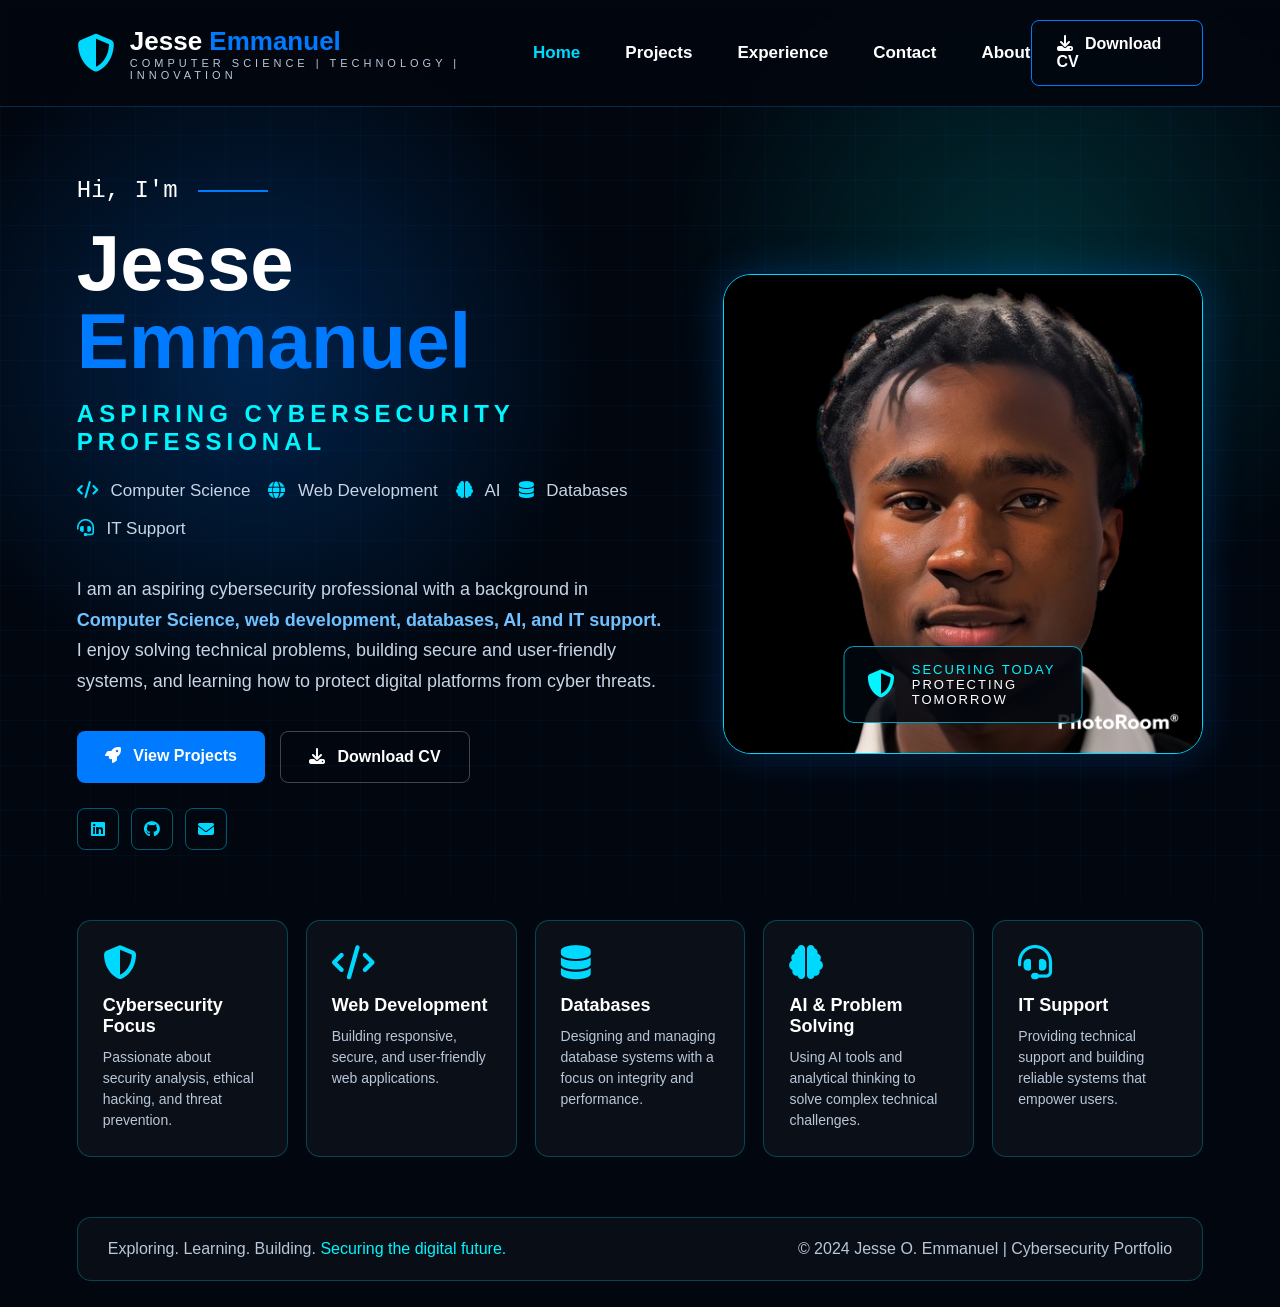
==== index.html @ 36db76e1 "Initial portfolio website upload" ====
<!DOCTYPE html>
<html lang="en">

<head>
    <meta charset="UTF-8">
    <meta http-equiv="X-UA-Compatible" content="IE=edge">
    <meta name="viewport" content="width=device-width, initial-scale=1.0">

    <title>Jesse Emmanuel | Cybersecurity Portfolio</title>

    <link rel="stylesheet" href="main.css" media="screen">
    <link rel="stylesheet" href="mobile.css" media="screen and (max-width: 800px)">
    <link rel="stylesheet" href="desktop.css" media="screen and (min-width: 800px)">

    <link rel="stylesheet" href="https://cdnjs.cloudflare.com/ajax/libs/font-awesome/6.5.1/css/all.min.css">
</head>

<body id="clicked">

    <header class="site-header">

        <div class="logo">
            <i class="fa-solid fa-shield-halved"></i>
            <div>
                <h2>Jesse <span>Emmanuel</span></h2>
                <p>Computer Science | Technology | Innovation</p>
            </div>
        </div>

        <a href="#clicked" class="on showNav"></a>
        <a href="#" class="off showNav"></a>

        <nav>
            <ul>
                <li><a href="index.html" class="active">Home</a></li>
                <li><a href="portfolio.html">Projects</a></li>
                <li><a href="workexperience.html">Experience</a></li>
                <li><a href="contact.html">Contact</a></li>
                <li><a href="aboutme.html">About</a></li>
            </ul>
        </nav>

        <a href="EMMANUELCV.pdf" class="cv-btn">
            <i class="fa-solid fa-download"></i> Download CV
        </a>

    </header>

    <main class="hero-section">

        <section class="hero-content">

            <p class="intro-text">Hi, I'm</p>

            <h1>
                Jesse <span>Emmanuel</span>
            </h1>

            <h3>Aspiring Cybersecurity Professional</h3>

            <div class="skill-tags">
                <span><i class="fa-solid fa-code"></i> Computer Science</span>
                <span><i class="fa-solid fa-globe"></i> Web Development</span>
                <span><i class="fa-solid fa-brain"></i> AI</span>
                <span><i class="fa-solid fa-database"></i> Databases</span>
                <span><i class="fa-solid fa-headset"></i> IT Support</span>
            </div>

            <p class="hero-description">
                I am an aspiring cybersecurity professional with a background in
                <strong>Computer Science, web development, databases, AI, and IT support.</strong>
                I enjoy solving technical problems, building secure and user-friendly systems,
                and learning how to protect digital platforms from cyber threats.
            </p>

            <div class="hero-buttons">
                <a href="portfolio.html" class="primary-btn">
                    <i class="fa-solid fa-rocket"></i> View Projects
                </a>

                <a href="EMMANUELCV.pdf" class="secondary-btn">
                    <i class="fa-solid fa-download"></i> Download CV
                </a>
            </div>

            <div class="social-links">
                <a href="https://www.linkedin.com/in/jesse-emmanuel-b12103251/?skipRedirect=true"><i
                        class="fa-brands fa-linkedin"></i></a>
                <a href="https://github.com/jessyjackjake"><i class="fa-brands fa-github"></i></a>
                <a href="contact.html"><i class="fa-solid fa-envelope"></i></a>
            </div>

        </section>

        <section class="hero-image">
            <div class="image-card">
                <img src="backgroundimage.png" alt="Jesse Emmanuel profile photo">

                <div class="security-badge">
                    <i class="fa-solid fa-shield-halved"></i>
                    <p>Securing Today<br><span>Protecting Tomorrow</span></p>
                </div>
            </div>
        </section>

    </main>

    <section class="focus-section">

        <div class="focus-card">
            <i class="fa-solid fa-shield-halved"></i>
            <h3>Cybersecurity Focus</h3>
            <p>Passionate about security analysis, ethical hacking, and threat prevention.</p>
        </div>

        <div class="focus-card">
            <i class="fa-solid fa-code"></i>
            <h3>Web Development</h3>
            <p>Building responsive, secure, and user-friendly web applications.</p>
        </div>

        <div class="focus-card">
            <i class="fa-solid fa-database"></i>
            <h3>Databases</h3>
            <p>Designing and managing database systems with a focus on integrity and performance.</p>
        </div>

        <div class="focus-card">
            <i class="fa-solid fa-brain"></i>
            <h3>AI & Problem Solving</h3>
            <p>Using AI tools and analytical thinking to solve complex technical challenges.</p>
        </div>

        <div class="focus-card">
            <i class="fa-solid fa-headset"></i>
            <h3>IT Support</h3>
            <p>Providing technical support and building reliable systems that empower users.</p>
        </div>

    </section>

    <footer>
        <p>
            Exploring. Learning. Building.
            <span>Securing the digital future.</span>
        </p>

        <p>&copy; 2024 Jesse O. Emmanuel | Cybersecurity Portfolio</p>
    </footer>

</body>

</html>
---- main.css ----
* {
  margin: 0;
  padding: 0;
  box-sizing: border-box;
}

body {
  font-family: Arial, Helvetica, sans-serif;
  background: #02070f;
  color: #ffffff;
  min-height: 100vh;
  overflow-x: hidden;
}

/* Background cyber effect */
body::before {
  content: "";
  position: fixed;
  inset: 0;
  background:
    linear-gradient(rgba(0, 119, 255, 0.05) 1px, transparent 1px),
    linear-gradient(90deg, rgba(0, 119, 255, 0.05) 1px, transparent 1px);
  background-size: 45px 45px;
  z-index: -2;
}

body::after {
  content: "";
  position: fixed;
  inset: 0;
  background: radial-gradient(circle at 20% 40%, rgba(0, 119, 255, 0.25), transparent 30%),
    radial-gradient(circle at 80% 30%, rgba(0, 255, 255, 0.15), transparent 30%);
  z-index: -1;
}

/* Header */
.site-header {
  width: 100%;
  min-height: 90px;
  padding: 20px 6%;
  display: flex;
  align-items: center;
  justify-content: space-between;
  border-bottom: 1px solid rgba(0, 153, 255, 0.25);
  background: rgba(2, 7, 15, 0.95);
  backdrop-filter: blur(10px);
}

.logo {
  display: flex;
  align-items: center;
  gap: 15px;
}

.logo i {
  font-size: 38px;
  color: #00d9ff;
}

.logo h2 {
  font-size: 26px;
  color: #ffffff;
}

.logo h2 span {
  color: #007bff;
}

.logo p {
  font-size: 11px;
  letter-spacing: 4px;
  text-transform: uppercase;
  color: #b8c7d9;
}

nav ul {
  display: flex;
  gap: 45px;
  list-style: none;
}

nav ul li a {
  color: #ffffff;
  text-decoration: none;
  font-size: 17px;
  font-weight: bold;
  transition: 0.3s ease;
}

nav ul li a:hover,
nav ul li a.active {
  color: #00d9ff;
}

.cv-btn {
  padding: 14px 25px;
  border: 1px solid #007bff;
  color: #ffffff;
  text-decoration: none;
  border-radius: 8px;
  font-weight: bold;
  transition: 0.3s ease;
}

.cv-btn:hover {
  background: #007bff;
  box-shadow: 0 0 20px rgba(0, 123, 255, 0.6);
}

.cv-btn i {
  margin-right: 8px;
}

/* Hero Section */
.hero-section {
  width: 100%;
  padding: 70px 6% 40px;
  display: grid;
  grid-template-columns: 1.1fr 0.9fr;
  align-items: center;
  gap: 60px;
}

.hero-content {
  max-width: 760px;
}

.intro-text {
  font-family: monospace;
  font-size: 24px;
  margin-bottom: 20px;
  color: #ffffff;
  position: relative;
}

.intro-text::after {
  content: "";
  display: inline-block;
  width: 70px;
  height: 2px;
  background: #007bff;
  margin-left: 20px;
  vertical-align: middle;
}

.hero-content h1 {
  font-size: 78px;
  line-height: 1;
  margin-bottom: 20px;
  color: #ffffff;
}

.hero-content h1 span {
  color: #007bff;
}

.hero-content h3 {
  color: #00f5ff;
  font-size: 24px;
  letter-spacing: 5px;
  text-transform: uppercase;
  margin-bottom: 25px;
}

.skill-tags {
  display: flex;
  flex-wrap: wrap;
  gap: 18px;
  margin-bottom: 35px;
}

.skill-tags span {
  color: #c7d5e6;
  font-size: 17px;
}

.skill-tags i {
  color: #00d9ff;
  margin-right: 8px;
}

.hero-description {
  color: #c7d5e6;
  font-size: 18px;
  line-height: 1.7;
  max-width: 700px;
  margin-bottom: 35px;
}

.hero-description strong {
  color: #6fc2ff;
}

.hero-buttons {
  display: flex;
  gap: 15px;
  margin-bottom: 25px;
}

.primary-btn,
.secondary-btn {
  padding: 16px 28px;
  border-radius: 8px;
  text-decoration: none;
  font-weight: bold;
  transition: 0.3s ease;
}

.primary-btn {
  background: #007bff;
  color: #ffffff;
}

.primary-btn:hover {
  background: #005fcc;
  box-shadow: 0 0 25px rgba(0, 123, 255, 0.7);
}

.secondary-btn {
  border: 1px solid rgba(255, 255, 255, 0.25);
  color: #ffffff;
}

.secondary-btn:hover {
  border-color: #00d9ff;
  color: #00d9ff;
}

.primary-btn i,
.secondary-btn i {
  margin-right: 8px;
}

.social-links {
  display: flex;
  gap: 12px;
}

.social-links a {
  width: 42px;
  height: 42px;
  border: 1px solid rgba(0, 217, 255, 0.4);
  border-radius: 8px;
  color: #00d9ff;
  display: grid;
  place-items: center;
  text-decoration: none;
  transition: 0.3s ease;
}

.social-links a:hover {
  background: #007bff;
  color: #ffffff;
}

/* Hero Image */
.hero-image {
  display: flex;
  justify-content: center;
}

.image-card {
  position: relative;
  width: 100%;
  max-width: 520px;
  border: 1px solid #00d9ff;
  border-radius: 28px;
  overflow: hidden;
  background: rgba(0, 123, 255, 0.08);
  box-shadow: 0 0 40px rgba(0, 123, 255, 0.25);
}

.image-card img {
  width: 100%;
  display: block;
}

.security-badge {
  position: absolute;
  bottom: 30px;
  left: 50%;
  transform: translateX(-50%);
  display: flex;
  align-items: center;
  gap: 15px;
  padding: 15px 22px;
  background: rgba(2, 7, 15, 0.85);
  border: 1px solid rgba(0, 217, 255, 0.7);
  border-radius: 10px;
  color: #00f5ff;
  text-transform: uppercase;
  letter-spacing: 2px;
}

.security-badge i {
  font-size: 28px;
}

.security-badge p {
  font-size: 13px;
}

.security-badge span {
  color: #ffffff;
}

/* Focus Cards */
.focus-section {
  padding: 30px 6% 40px;
  display: grid;
  grid-template-columns: repeat(5, 1fr);
  gap: 18px;
}

.focus-card {
  background: rgba(255, 255, 255, 0.04);
  border: 1px solid rgba(0, 217, 255, 0.25);
  border-radius: 14px;
  padding: 25px;
  transition: 0.3s ease;
}

.focus-card:hover {
  transform: translateY(-8px);
  border-color: #00d9ff;
  box-shadow: 0 0 25px rgba(0, 217, 255, 0.25);
}

.focus-card i {
  font-size: 34px;
  color: #00d9ff;
  margin-bottom: 15px;
}

.focus-card h3 {
  margin-bottom: 10px;
  color: #ffffff;
  font-size: 18px;
}

.focus-card p {
  color: #b8c7d9;
  line-height: 1.5;
  font-size: 14px;
}

/* Footer */
footer {
  margin: 20px 6% 25px;
  padding: 22px 30px;
  border: 1px solid rgba(0, 217, 255, 0.25);
  border-radius: 14px;
  display: flex;
  justify-content: space-between;
  gap: 20px;
  color: #b8c7d9;
  background: rgba(255, 255, 255, 0.03);
}

footer span {
  color: #00f5ff;
}

/* Hide old mobile menu buttons on desktop for now */
.showNav {
  display: none;
}

/* Projects Page */

.projects-page {
  padding: 70px 6% 40px;
}

.page-heading {
  max-width: 850px;
  margin-bottom: 45px;
}

.page-heading h1 {
  font-size: 62px;
  margin-bottom: 20px;
  color: #ffffff;
}

.page-heading h1 span {
  color: #007bff;
}

.page-heading p {
  color: #c7d5e6;
  font-size: 18px;
  line-height: 1.7;
}

.projects-grid {
  display: grid;
  grid-template-columns: repeat(3, 1fr);
  gap: 25px;
}

.project-card {
  background: rgba(255, 255, 255, 0.04);
  border: 1px solid rgba(0, 217, 255, 0.25);
  border-radius: 18px;
  padding: 30px;
  min-height: 330px;
  transition: 0.3s ease;
}

.project-card:hover {
  transform: translateY(-8px);
  border-color: #00d9ff;
  box-shadow: 0 0 30px rgba(0, 217, 255, 0.25);
}

.project-icon {
  width: 58px;
  height: 58px;
  border: 1px solid rgba(0, 217, 255, 0.5);
  border-radius: 14px;
  display: grid;
  place-items: center;
  margin-bottom: 22px;
  background: rgba(0, 217, 255, 0.06);
}

.project-icon i {
  font-size: 28px;
  color: #00d9ff;
}

.project-card h2 {
  color: #ffffff;
  font-size: 22px;
  margin-bottom: 15px;
}

.project-card p {
  color: #b8c7d9;
  line-height: 1.6;
  font-size: 15px;
  margin-bottom: 22px;
}

.project-tags {
  display: flex;
  flex-wrap: wrap;
  gap: 10px;
}

.project-tags span {
  padding: 7px 12px;
  border: 1px solid rgba(0, 217, 255, 0.35);
  border-radius: 20px;
  color: #00f5ff;
  font-size: 13px;
  background: rgba(0, 217, 255, 0.05);
}

/* Experience Page */

.experience-page {
  padding: 70px 6% 40px;
}

.experience-grid {
  display: grid;
  grid-template-columns: repeat(2, 1fr);
  gap: 25px;
  margin-bottom: 45px;
}

.experience-card {
  display: flex;
  gap: 22px;
  background: rgba(255, 255, 255, 0.04);
  border: 1px solid rgba(0, 217, 255, 0.25);
  border-radius: 18px;
  padding: 30px;
  transition: 0.3s ease;
}

.experience-card:hover {
  transform: translateY(-8px);
  border-color: #00d9ff;
  box-shadow: 0 0 30px rgba(0, 217, 255, 0.25);
}

.experience-icon {
  min-width: 58px;
  height: 58px;
  border: 1px solid rgba(0, 217, 255, 0.5);
  border-radius: 14px;
  display: grid;
  place-items: center;
  background: rgba(0, 217, 255, 0.06);
}

.experience-icon i {
  font-size: 27px;
  color: #00d9ff;
}

.experience-content h2 {
  color: #ffffff;
  font-size: 23px;
  margin-bottom: 6px;
}

.experience-content h3 {
  color: #00f5ff;
  font-size: 17px;
  margin-bottom: 6px;
}

.experience-date {
  color: #6fc2ff;
  font-size: 14px;
  margin-bottom: 15px;
}

.experience-content p {
  color: #b8c7d9;
  line-height: 1.6;
  font-size: 15px;
  margin-bottom: 18px;
}

.education-skills-section {
  display: grid;
  grid-template-columns: 1fr 1.3fr 0.8fr;
  gap: 25px;
}

.info-card {
  background: rgba(255, 255, 255, 0.04);
  border: 1px solid rgba(0, 217, 255, 0.25);
  border-radius: 18px;
  padding: 30px;
  transition: 0.3s ease;
}

.info-card:hover {
  border-color: #00d9ff;
  box-shadow: 0 0 25px rgba(0, 217, 255, 0.2);
}

.section-title {
  display: flex;
  align-items: center;
  gap: 12px;
  margin-bottom: 22px;
}

.section-title i {
  color: #00d9ff;
  font-size: 28px;
}

.section-title h2 {
  color: #ffffff;
  font-size: 24px;
}

.info-item {
  margin-bottom: 20px;
}

.info-item h3 {
  color: #ffffff;
  font-size: 18px;
  margin-bottom: 5px;
}

.info-item p {
  color: #b8c7d9;
  margin-bottom: 5px;
}

.info-item span {
  color: #6fc2ff;
  font-size: 14px;
}

.skills-list {
  display: flex;
  flex-wrap: wrap;
  gap: 12px;
}

.skills-list span {
  padding: 9px 14px;
  border: 1px solid rgba(0, 217, 255, 0.35);
  border-radius: 20px;
  color: #00f5ff;
  font-size: 14px;
  background: rgba(0, 217, 255, 0.05);
}

.experience-grid {
  display: grid;
  grid-template-columns: repeat(3, 1fr);
  gap: 25px;
  margin-bottom: 45px;
}

@media screen and (max-width: 1000px) {
  .experience-grid {
    grid-template-columns: 1fr;
  }
}

/* Contact Page */

.contact-page {
  padding: 70px 6% 40px;
}

.contact-container {
  display: grid;
  grid-template-columns: 0.9fr 1.1fr;
  gap: 30px;
  align-items: stretch;
}

.contact-info-card,
.contact-form-card {
  background: rgba(255, 255, 255, 0.04);
  border: 1px solid rgba(0, 217, 255, 0.25);
  border-radius: 18px;
  padding: 35px;
  transition: 0.3s ease;
}

.contact-info-card:hover,
.contact-form-card:hover {
  border-color: #00d9ff;
  box-shadow: 0 0 30px rgba(0, 217, 255, 0.22);
}

.contact-info-card h2,
.contact-form-card h2 {
  color: #ffffff;
  font-size: 28px;
  margin-bottom: 28px;
}

.contact-info-item {
  display: flex;
  align-items: flex-start;
  gap: 18px;
  margin-bottom: 24px;
}

.contact-info-item i {
  width: 48px;
  height: 48px;
  min-width: 48px;
  border: 1px solid rgba(0, 217, 255, 0.45);
  border-radius: 12px;
  display: grid;
  place-items: center;
  color: #00d9ff;
  font-size: 20px;
  background: rgba(0, 217, 255, 0.06);
}

.contact-info-item h3 {
  color: #ffffff;
  font-size: 18px;
  margin-bottom: 6px;
}

.contact-info-item p {
  color: #b8c7d9;
  line-height: 1.5;
}

.contact-socials {
  margin-top: 30px;
}

.form-group {
  margin-bottom: 22px;
}

.form-group label {
  display: block;
  color: #ffffff;
  font-weight: bold;
  margin-bottom: 9px;
}

.form-group input,
.form-group textarea {
  width: 100%;
  padding: 15px 16px;
  border-radius: 10px;
  border: 1px solid rgba(0, 217, 255, 0.25);
  background: rgba(2, 7, 15, 0.85);
  color: #ffffff;
  font-size: 15px;
  outline: none;
  font-family: Arial, Helvetica, sans-serif;
}

.form-group input::placeholder,
.form-group textarea::placeholder {
  color: #7f8fa6;
}

.form-group input:focus,
.form-group textarea:focus {
  border-color: #00d9ff;
  box-shadow: 0 0 15px rgba(0, 217, 255, 0.18);
}

.contact-form-card button {
  border: none;
  cursor: pointer;
  font-size: 16px;
}

/* About Page */

.about-page {
  padding: 70px 6% 40px;
}

.about-grid {
  display: grid;
  grid-template-columns: repeat(2, 1fr);
  gap: 25px;
}

.about-card {
  background: rgba(255, 255, 255, 0.04);
  border: 1px solid rgba(0, 217, 255, 0.25);
  border-radius: 18px;
  padding: 30px;
  transition: 0.3s ease;
}

.about-card:hover {
  transform: translateY(-6px);
  border-color: #00d9ff;
  box-shadow: 0 0 30px rgba(0, 217, 255, 0.22);
}

.about-large {
  grid-column: span 2;
}

.about-card p {
  color: #b8c7d9;
  line-height: 1.7;
  font-size: 16px;
  margin-bottom: 18px;
}
---- mobile.css ----
/*------------------index---------------*/

* {
    margin: 0;
    padding: 0;
}

.showNav {
    height: 0.8em;
    width: 1.75em;
    display: block;
    border-top: 0.2em solid white;
    border-bottom: 0.2em solid white;
    border-radius: 0.1em;
    transition: transform 0.5s ease-out;
}

.showNav::before {
    content: '';
    position: absolute;
    width: 1.75em;
    margin-top: 0.3em;
    border-top: 0.2em solid #fff;
    transition: transform 0.5s ease-out;
}

nav {
    display: block;
    background-color: blue;
    position: fixed;
    top: 0;
    left: 50%;
    width: 50%;
    height: 100vh;
    padding: 0px 20px;
    transform: translateX(120%);
    transition: transform 0.5s ease-out;
    padding-block: 30px;
}

#clicked .on {
    display: block;
}

#clicked .off {
    display: none;
}

#clicked:target .on {
    display: none;
    ;
}

#clicked:target .off {
    display: block;
}

#clicked:target nav {
    display: block;
    transform: translateX(0);
}

body {
    background: rgb(4, 3, 3);
    font-family: 'Abel', sans-serif;
    display: grid;
    grid-template-columns: 100%;
    grid-template-rows: auto;
    grid-template-areas:
        "header"
        "nav"
        "main"
        "aside"
        "footer"
    ;
}

nav ul {
    display: block;
    list-style: none;
    line-height: 70px;
}


header {
    color: rgb(126, 190, 246);
    justify-content: center;
    display: block;
    font-size: 11px;
    font-weight: 300;
    background-image: url("header-background-img.jpg");
    background-size: cover;
    background-position: center;
    padding-top: 2em;
    margin-left: 25px;
    margin-right: 25px;
}

header h1 {
    padding-top: 1em;
}

nav ul li a {
    text-decoration: none;
    background: blue;
    color: rgb(126, 190, 246);

}

a:hover {
    background-color: blue;
}

main {
    margin-top: 20%;
    font-size: 9px;
    color: rgb(126, 190, 246);
    grid-area: main;
    font-size: 18px;
    margin-left: 25px;
    margin-right: 25px;
}

main h1 {
    font-size: 55px;
    margin-top: 5px;
    /* text-align: center; */
}

main p {
    padding-top: 2rem;
    padding-bottom: 2rem;
}

aside {
    grid-area: aside;
    object-fit: contain;
    object-position: top;
}

button[type=submit] {
    height: 80px;
    font-size: 18px;
}

span {
    color: blue;
}

footer {
    width: 100%;
    margin-top: 110px;
    text-align: center;
    background: black;
    color: rgb(126, 190, 246);
    grid-area: footer;
    margin-bottom: 0;
    height: 1em;
    font-size: 7px;
}

img {
    width: 90%;
    padding-top: 40px;
    margin-left: 10px;
    margin-right: 10px;
}

.index-style a {
    background-color: blue;
    border: none;
    color: rgb(126, 190, 246);
    padding: 15px 35px;
    text-align: center;
    text-decoration: none;
    display: inline-block;
    font-size: 16px;
    margin: 4px 2px;
    border-radius: 50px;
    cursor: pointer;
}

aside img {
    /* Set the image to be positioned absolutely within the container */
    top: 0;
    left: 0;
    animation-name: rotate;
    animation-duration: 2s;
    /* Set the duration of the animation */
    animation-timing-function: linear;
    /* Set the timing function of the animation */
    animation-iteration-count: 1;
    /* Set the iteration count of the animation */
}

@keyframes rotate {
    0% {
        transform: rotate(0deg);
        /* Set the starting point of the rotation */
    }

    100% {
        transform: rotate(360deg);
        /* Set the ending point of the rotation */
    }
}



contact-left {
    margin-top: 50px;
    grid-area: main;
    color: rgb(126, 190, 246);
    margin-top: 10%;
    font-size: 55px;
}

contact-left h1 {
    margin-bottom: 40px;
}

contact-left p {
    font-size: 20px;
    margin-bottom: 40px;
    margin-left: 25px;
}

contact-left i {
    color: blue;
    margin-left: 25px;
}

contact-right {
    grid-area: aside;
    margin-top: 60%;
    color: rgb(126, 190, 246);
}

section {
    font-size: 30px;
}

section a {
    color: blue;
    text-decoration: none;
    font-size: 45px;
    margin-bottom: 30px;
    margin-right: 15px;
    display: inline-block;
    transition: transform 0.5s;
}

section a:hover {
    transform: translateY(-5px);
}


input[type=text],
select {
    width: 80%;
    padding: 12px 20px;
    margin: 15px 0;
    display: inline-block;
    border: 1px solid #ccc;
    border-radius: 4px;
    box-sizing: border-box;
    margin-left: 20px;
}

button[type=submit] {
    width: 35%;
    background-color: blue;
    color: white;
    padding: 14px 20px;
    margin: 15px 0;
    border: none;
    border-radius: 4px;
    cursor: pointer;
    margin-left: 130px;
}


input[type=email],
select {
    width: 80%;
    padding: 12px 20px;
    margin: 15px 0;
    display: inline-block;
    border: 1px solid #ccc;
    border-radius: 4px;
    box-sizing: border-box;
    margin-left: 20px;
}

textarea,
select {
    width: 80%;
    border: 0;
    outline: none;
    display: inline-block;
    padding: 12px 20px;
    margin: 15px 0;
    color: black;
    font-size: 18px;
    border-radius: 6px;
    margin-left: 20px;
}



/*---------------Portfolio--------------*/

body {
    grid-template-columns: auto;
    grid-template-rows: auto;
}

.grid {
    display: grid;
    grid-template-columns: 100%;
    grid-template-rows: auto;
    margin-left: 0;
    margin-right: 15px;
}

.grid img {
    width: 100%;
    height: 90%;
}

.grid div {
    text-align: center;
}

main {
    margin-top: 60px;
}

aside {
    margin-left: 25px;
    margin-right: 25px;
    color: rgb(126, 190, 246);
}

.contact-page {
    padding: 40px 6%;
    text-align: center;
}

.contact-container {
    grid-template-columns: 1fr;
}

.contact-info-card,
.contact-form-card {
    text-align: left;
}

.contact-info-item {
    flex-direction: row;
}

.contact-form-card button {
    width: 100%;
}

/* About Page Mobile */

.about-page {
    padding: 40px 6%;
    text-align: center;
}

.about-grid {
    grid-template-columns: 1fr;
}

.about-large {
    grid-column: span 1;
}

.about-card {
    text-align: left;
}
---- desktop.css ----
/* Desktop layout fix */

@media screen and (min-width: 800px) {

    body {
        display: block;
    }

    header,
    nav,
    main,
    aside,
    footer,
    section {
        position: static;
    }

    .site-header {
        width: 100%;
        min-height: 90px;
        padding: 20px 6%;
        display: flex;
        align-items: center;
        justify-content: space-between;
    }

    .hero-section {
        display: grid;
        grid-template-columns: 1.1fr 0.9fr;
        align-items: center;
        gap: 60px;
        padding: 70px 6% 40px;
    }

    .focus-section {
        display: grid;
        grid-template-columns: repeat(5, 1fr);
        gap: 18px;
        padding: 30px 6% 40px;
    }

    footer {
        display: flex;
        justify-content: space-between;
        align-items: center;
    }
}
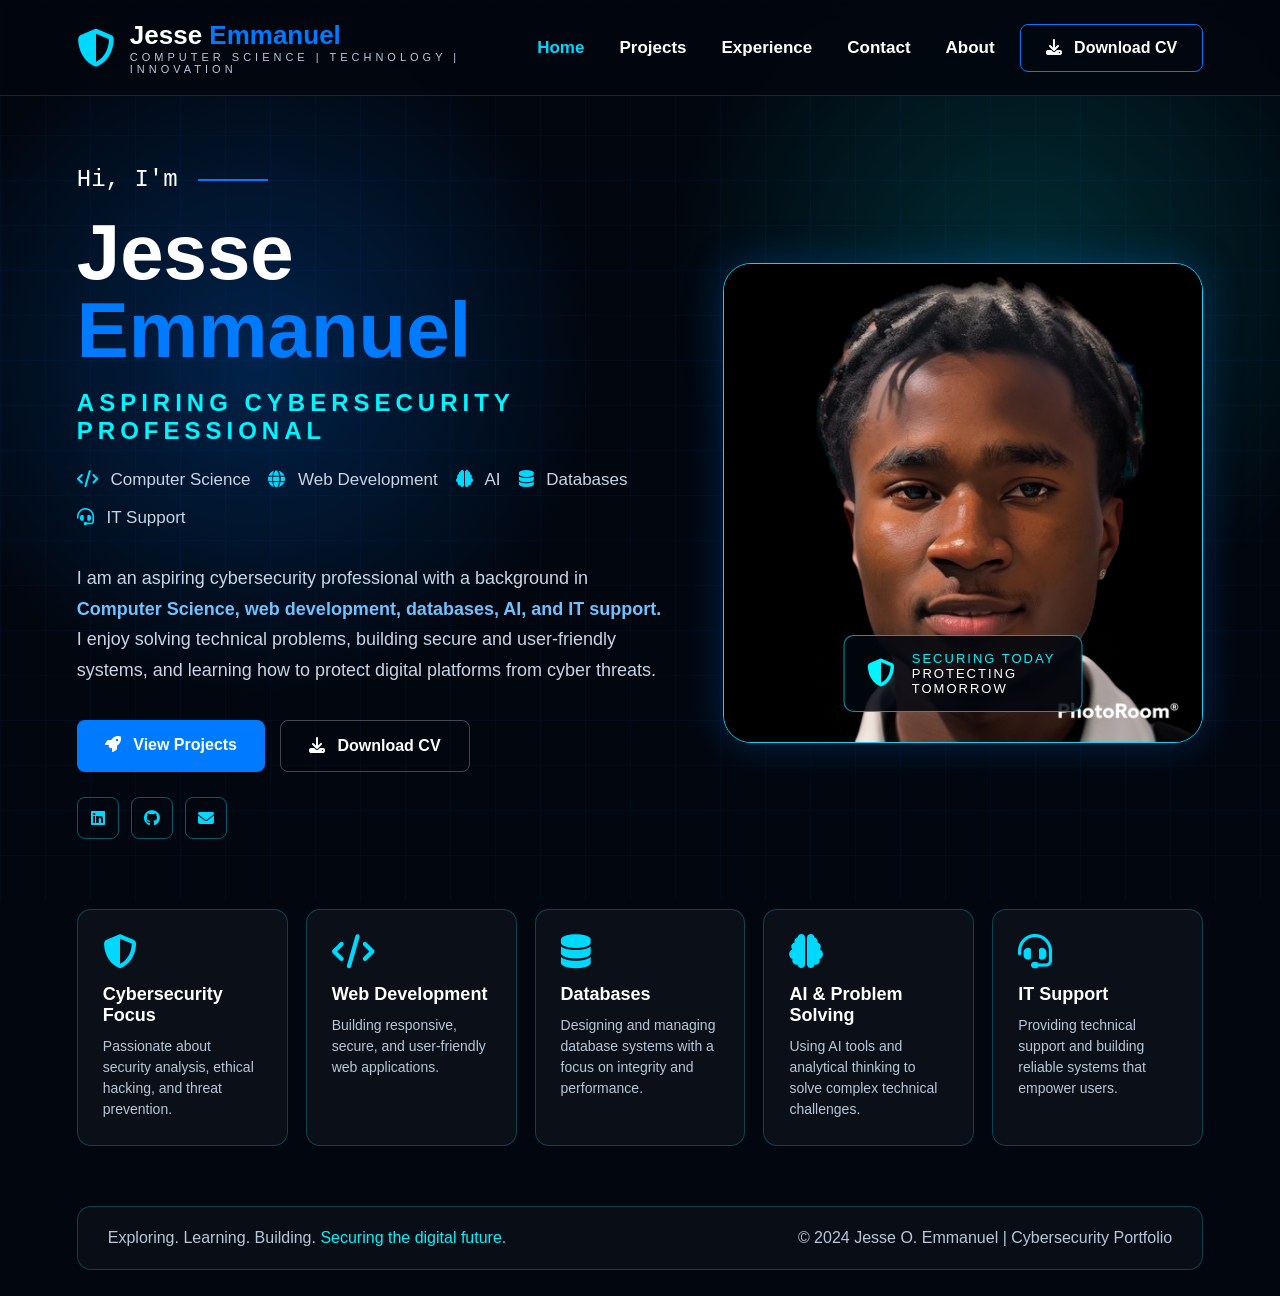
==== commit 465aeb6c: "Update responsive CSS breakpoints" ====
--- a/index.html
+++ b/index.html
@@ -9,8 +9,8 @@
     <title>Jesse Emmanuel | Cybersecurity Portfolio</title>
 
     <link rel="stylesheet" href="main.css" media="screen">
-    <link rel="stylesheet" href="mobile.css" media="screen and (max-width: 800px)">
-    <link rel="stylesheet" href="desktop.css" media="screen and (min-width: 800px)">
+    <link rel="stylesheet" href="mobile.css" media="screen and (max-width: 1100px)">
+    <link rel="stylesheet" href="desktop.css" media="screen and (min-width: 1101px)">
 
     <link rel="stylesheet" href="https://cdnjs.cloudflare.com/ajax/libs/font-awesome/6.5.1/css/all.min.css">
 </head>
--- a/main.css
+++ b/main.css
@@ -4,12 +4,17 @@
   box-sizing: border-box;
 }
 
+html,
+body {
+  width: 100%;
+  overflow-x: hidden;
+}
+
 body {
   font-family: Arial, Helvetica, sans-serif;
   background: #02070f;
   color: #ffffff;
   min-height: 100vh;
-  overflow-x: hidden;
 }
 
 /* Background cyber effect */
@@ -28,12 +33,14 @@
   content: "";
   position: fixed;
   inset: 0;
-  background: radial-gradient(circle at 20% 40%, rgba(0, 119, 255, 0.25), transparent 30%),
+  background:
+    radial-gradient(circle at 20% 40%, rgba(0, 119, 255, 0.25), transparent 30%),
     radial-gradient(circle at 80% 30%, rgba(0, 255, 255, 0.15), transparent 30%);
   z-index: -1;
 }
 
 /* Header */
+
 .site-header {
   width: 100%;
   min-height: 90px;
@@ -41,6 +48,7 @@
   display: flex;
   align-items: center;
   justify-content: space-between;
+  gap: 25px;
   border-bottom: 1px solid rgba(0, 153, 255, 0.25);
   background: rgba(2, 7, 15, 0.95);
   backdrop-filter: blur(10px);
@@ -75,7 +83,7 @@
 
 nav ul {
   display: flex;
-  gap: 45px;
+  gap: 35px;
   list-style: none;
 }
 
@@ -85,11 +93,13 @@
   font-size: 17px;
   font-weight: bold;
   transition: 0.3s ease;
+  background: transparent;
 }
 
 nav ul li a:hover,
 nav ul li a.active {
   color: #00d9ff;
+  background: transparent;
 }
 
 .cv-btn {
@@ -100,6 +110,7 @@
   border-radius: 8px;
   font-weight: bold;
   transition: 0.3s ease;
+  white-space: nowrap;
 }
 
 .cv-btn:hover {
@@ -111,7 +122,14 @@
   margin-right: 8px;
 }
 
+/* Remove old mobile menu buttons */
+
+.showNav {
+  display: none;
+}
+
 /* Hero Section */
+
 .hero-section {
   width: 100%;
   padding: 70px 6% 40px;
@@ -204,6 +222,7 @@
   text-decoration: none;
   font-weight: bold;
   transition: 0.3s ease;
+  display: inline-block;
 }
 
 .primary-btn {
@@ -254,6 +273,7 @@
 }
 
 /* Hero Image */
+
 .hero-image {
   display: flex;
   justify-content: center;
@@ -305,6 +325,7 @@
 }
 
 /* Focus Cards */
+
 .focus-section {
   padding: 30px 6% 40px;
   display: grid;
@@ -342,28 +363,6 @@
   color: #b8c7d9;
   line-height: 1.5;
   font-size: 14px;
-}
-
-/* Footer */
-footer {
-  margin: 20px 6% 25px;
-  padding: 22px 30px;
-  border: 1px solid rgba(0, 217, 255, 0.25);
-  border-radius: 14px;
-  display: flex;
-  justify-content: space-between;
-  gap: 20px;
-  color: #b8c7d9;
-  background: rgba(255, 255, 255, 0.03);
-}
-
-footer span {
-  color: #00f5ff;
-}
-
-/* Hide old mobile menu buttons on desktop for now */
-.showNav {
-  display: none;
 }
 
 /* Projects Page */
@@ -466,7 +465,7 @@
 
 .experience-grid {
   display: grid;
-  grid-template-columns: repeat(2, 1fr);
+  grid-template-columns: repeat(3, 1fr);
   gap: 25px;
   margin-bottom: 45px;
 }
@@ -598,19 +597,6 @@
   background: rgba(0, 217, 255, 0.05);
 }
 
-.experience-grid {
-  display: grid;
-  grid-template-columns: repeat(3, 1fr);
-  gap: 25px;
-  margin-bottom: 45px;
-}
-
-@media screen and (max-width: 1000px) {
-  .experience-grid {
-    grid-template-columns: 1fr;
-  }
-}
-
 /* Contact Page */
 
 .contact-page {
@@ -757,4 +743,173 @@
   line-height: 1.7;
   font-size: 16px;
   margin-bottom: 18px;
+}
+
+/* Footer */
+
+footer {
+  margin: 20px 6% 25px;
+  padding: 22px 30px;
+  border: 1px solid rgba(0, 217, 255, 0.25);
+  border-radius: 14px;
+  display: flex;
+  justify-content: space-between;
+  gap: 20px;
+  color: #b8c7d9;
+  background: rgba(255, 255, 255, 0.03);
+}
+
+footer span {
+  color: #00f5ff;
+}
+
+/* Tablet and Mobile Responsive Fix */
+
+@media screen and (max-width: 1100px) {
+
+  .site-header {
+    flex-direction: column;
+    text-align: center;
+    padding: 20px;
+  }
+
+  .logo {
+    justify-content: center;
+  }
+
+  .logo p {
+    white-space: normal;
+    letter-spacing: 2px;
+  }
+
+  nav {
+    position: static;
+    width: 100%;
+    height: auto;
+    background: transparent;
+    transform: none;
+    padding: 0;
+  }
+
+  nav ul {
+    flex-direction: column;
+    align-items: center;
+    gap: 15px;
+    line-height: normal;
+  }
+
+  nav ul li a {
+    background: transparent;
+  }
+
+  .cv-btn {
+    display: none;
+  }
+
+  .hero-section {
+    display: flex;
+    flex-direction: column;
+    text-align: center;
+    padding: 40px 6%;
+  }
+
+  .hero-content h1 {
+    font-size: 48px;
+    word-break: break-word;
+  }
+
+  .hero-content h3 {
+    font-size: 17px;
+    letter-spacing: 2px;
+  }
+
+  .skill-tags,
+  .hero-buttons,
+  .social-links {
+    justify-content: center;
+  }
+
+  .hero-buttons {
+    flex-wrap: wrap;
+  }
+
+  .primary-btn,
+  .secondary-btn {
+    width: 100%;
+    text-align: center;
+  }
+
+  .image-card {
+    max-width: 360px;
+  }
+
+  .focus-section,
+  .projects-grid,
+  .experience-grid,
+  .education-skills-section,
+  .contact-container,
+  .about-grid {
+    grid-template-columns: 1fr;
+  }
+
+  .about-large {
+    grid-column: span 1;
+  }
+
+  .experience-card {
+    flex-direction: column;
+  }
+
+  .projects-page,
+  .experience-page,
+  .contact-page,
+  .about-page {
+    padding: 40px 6%;
+  }
+
+  .page-heading h1 {
+    font-size: 42px;
+  }
+
+  footer {
+    flex-direction: column;
+    text-align: center;
+  }
+}
+
+/* Small Phone Fix */
+
+@media screen and (max-width: 480px) {
+
+  .hero-content h1 {
+    font-size: 42px;
+  }
+
+  .page-heading h1 {
+    font-size: 36px;
+  }
+
+  .contact-info-card,
+  .contact-form-card,
+  .project-card,
+  .experience-card,
+  .about-card,
+  .info-card,
+  .focus-card {
+    padding: 22px;
+  }
+
+  .security-badge {
+    padding: 10px 14px;
+    bottom: 18px;
+    gap: 10px;
+  }
+
+  .security-badge p {
+    font-size: 10px;
+  }
+
+  .security-badge i {
+    font-size: 20px;
+  }
 }
--- a/mobile.css
+++ b/mobile.css
@@ -1,384 +1,149 @@
-/*------------------index---------------*/
+/* Simple Mobile / Tablet CSS */
 
-* {
-    margin: 0;
-    padding: 0;
-}
+@media screen and (max-width: 1100px) {
 
-.showNav {
-    height: 0.8em;
-    width: 1.75em;
-    display: block;
-    border-top: 0.2em solid white;
-    border-bottom: 0.2em solid white;
-    border-radius: 0.1em;
-    transition: transform 0.5s ease-out;
-}
-
-.showNav::before {
-    content: '';
-    position: absolute;
-    width: 1.75em;
-    margin-top: 0.3em;
-    border-top: 0.2em solid #fff;
-    transition: transform 0.5s ease-out;
-}
-
-nav {
-    display: block;
-    background-color: blue;
-    position: fixed;
-    top: 0;
-    left: 50%;
-    width: 50%;
-    height: 100vh;
-    padding: 0px 20px;
-    transform: translateX(120%);
-    transition: transform 0.5s ease-out;
-    padding-block: 30px;
-}
-
-#clicked .on {
-    display: block;
-}
-
-#clicked .off {
-    display: none;
-}
-
-#clicked:target .on {
-    display: none;
-    ;
-}
-
-#clicked:target .off {
-    display: block;
-}
-
-#clicked:target nav {
-    display: block;
-    transform: translateX(0);
-}
-
-body {
-    background: rgb(4, 3, 3);
-    font-family: 'Abel', sans-serif;
-    display: grid;
-    grid-template-columns: 100%;
-    grid-template-rows: auto;
-    grid-template-areas:
-        "header"
-        "nav"
-        "main"
-        "aside"
-        "footer"
-    ;
-}
-
-nav ul {
-    display: block;
-    list-style: none;
-    line-height: 70px;
-}
-
-
-header {
-    color: rgb(126, 190, 246);
-    justify-content: center;
-    display: block;
-    font-size: 11px;
-    font-weight: 300;
-    background-image: url("header-background-img.jpg");
-    background-size: cover;
-    background-position: center;
-    padding-top: 2em;
-    margin-left: 25px;
-    margin-right: 25px;
-}
-
-header h1 {
-    padding-top: 1em;
-}
-
-nav ul li a {
-    text-decoration: none;
-    background: blue;
-    color: rgb(126, 190, 246);
-
-}
-
-a:hover {
-    background-color: blue;
-}
-
-main {
-    margin-top: 20%;
-    font-size: 9px;
-    color: rgb(126, 190, 246);
-    grid-area: main;
-    font-size: 18px;
-    margin-left: 25px;
-    margin-right: 25px;
-}
-
-main h1 {
-    font-size: 55px;
-    margin-top: 5px;
-    /* text-align: center; */
-}
-
-main p {
-    padding-top: 2rem;
-    padding-bottom: 2rem;
-}
-
-aside {
-    grid-area: aside;
-    object-fit: contain;
-    object-position: top;
-}
-
-button[type=submit] {
-    height: 80px;
-    font-size: 18px;
-}
-
-span {
-    color: blue;
-}
-
-footer {
-    width: 100%;
-    margin-top: 110px;
-    text-align: center;
-    background: black;
-    color: rgb(126, 190, 246);
-    grid-area: footer;
-    margin-bottom: 0;
-    height: 1em;
-    font-size: 7px;
-}
-
-img {
-    width: 90%;
-    padding-top: 40px;
-    margin-left: 10px;
-    margin-right: 10px;
-}
-
-.index-style a {
-    background-color: blue;
-    border: none;
-    color: rgb(126, 190, 246);
-    padding: 15px 35px;
-    text-align: center;
-    text-decoration: none;
-    display: inline-block;
-    font-size: 16px;
-    margin: 4px 2px;
-    border-radius: 50px;
-    cursor: pointer;
-}
-
-aside img {
-    /* Set the image to be positioned absolutely within the container */
-    top: 0;
-    left: 0;
-    animation-name: rotate;
-    animation-duration: 2s;
-    /* Set the duration of the animation */
-    animation-timing-function: linear;
-    /* Set the timing function of the animation */
-    animation-iteration-count: 1;
-    /* Set the iteration count of the animation */
-}
-
-@keyframes rotate {
-    0% {
-        transform: rotate(0deg);
-        /* Set the starting point of the rotation */
+    .site-header {
+        flex-direction: column;
+        text-align: center;
+        padding: 20px;
+        gap: 20px;
     }
 
-    100% {
-        transform: rotate(360deg);
-        /* Set the ending point of the rotation */
+    .logo {
+        justify-content: center;
+    }
+
+    .logo p {
+        font-size: 10px;
+        letter-spacing: 2px;
+    }
+
+    nav {
+        width: 100%;
+        background: transparent;
+        position: static;
+        transform: none;
+        height: auto;
+        padding: 0;
+    }
+
+    nav ul {
+        flex-direction: column;
+        align-items: center;
+        gap: 15px;
+    }
+
+    nav ul li a {
+        background: transparent;
+    }
+
+    .cv-btn {
+        display: none;
+    }
+
+    .hero-section {
+        display: flex;
+        flex-direction: column;
+        text-align: center;
+        padding: 40px 6%;
+        gap: 35px;
+    }
+
+    .hero-content h1 {
+        font-size: 48px;
+        word-break: break-word;
+    }
+
+    .hero-content h3 {
+        font-size: 17px;
+        letter-spacing: 2px;
+    }
+
+    .skill-tags,
+    .hero-buttons,
+    .social-links {
+        justify-content: center;
+    }
+
+    .hero-buttons {
+        flex-wrap: wrap;
+    }
+
+    .primary-btn,
+    .secondary-btn {
+        width: 100%;
+        text-align: center;
+    }
+
+    .image-card {
+        max-width: 360px;
+    }
+
+    .focus-section,
+    .projects-grid,
+    .experience-grid,
+    .education-skills-section,
+    .contact-container,
+    .about-grid {
+        grid-template-columns: 1fr;
+    }
+
+    .about-large {
+        grid-column: span 1;
+    }
+
+    .experience-card {
+        flex-direction: column;
+    }
+
+    .projects-page,
+    .experience-page,
+    .contact-page,
+    .about-page {
+        padding: 40px 6%;
+    }
+
+    .page-heading h1 {
+        font-size: 42px;
+    }
+
+    footer {
+        flex-direction: column;
+        text-align: center;
     }
 }
 
+@media screen and (max-width: 480px) {
 
+    .hero-content h1 {
+        font-size: 42px;
+    }
 
-contact-left {
-    margin-top: 50px;
-    grid-area: main;
-    color: rgb(126, 190, 246);
-    margin-top: 10%;
-    font-size: 55px;
-}
+    .page-heading h1 {
+        font-size: 36px;
+    }
 
-contact-left h1 {
-    margin-bottom: 40px;
-}
+    .contact-info-card,
+    .contact-form-card,
+    .project-card,
+    .experience-card,
+    .about-card,
+    .info-card,
+    .focus-card {
+        padding: 22px;
+    }
 
-contact-left p {
-    font-size: 20px;
-    margin-bottom: 40px;
-    margin-left: 25px;
-}
+    .security-badge {
+        padding: 10px 14px;
+        bottom: 18px;
+        gap: 10px;
+    }
 
-contact-left i {
-    color: blue;
-    margin-left: 25px;
-}
+    .security-badge p {
+        font-size: 10px;
+    }
 
-contact-right {
-    grid-area: aside;
-    margin-top: 60%;
-    color: rgb(126, 190, 246);
-}
-
-section {
-    font-size: 30px;
-}
-
-section a {
-    color: blue;
-    text-decoration: none;
-    font-size: 45px;
-    margin-bottom: 30px;
-    margin-right: 15px;
-    display: inline-block;
-    transition: transform 0.5s;
-}
-
-section a:hover {
-    transform: translateY(-5px);
-}
-
-
-input[type=text],
-select {
-    width: 80%;
-    padding: 12px 20px;
-    margin: 15px 0;
-    display: inline-block;
-    border: 1px solid #ccc;
-    border-radius: 4px;
-    box-sizing: border-box;
-    margin-left: 20px;
-}
-
-button[type=submit] {
-    width: 35%;
-    background-color: blue;
-    color: white;
-    padding: 14px 20px;
-    margin: 15px 0;
-    border: none;
-    border-radius: 4px;
-    cursor: pointer;
-    margin-left: 130px;
-}
-
-
-input[type=email],
-select {
-    width: 80%;
-    padding: 12px 20px;
-    margin: 15px 0;
-    display: inline-block;
-    border: 1px solid #ccc;
-    border-radius: 4px;
-    box-sizing: border-box;
-    margin-left: 20px;
-}
-
-textarea,
-select {
-    width: 80%;
-    border: 0;
-    outline: none;
-    display: inline-block;
-    padding: 12px 20px;
-    margin: 15px 0;
-    color: black;
-    font-size: 18px;
-    border-radius: 6px;
-    margin-left: 20px;
-}
-
-
-
-/*---------------Portfolio--------------*/
-
-body {
-    grid-template-columns: auto;
-    grid-template-rows: auto;
-}
-
-.grid {
-    display: grid;
-    grid-template-columns: 100%;
-    grid-template-rows: auto;
-    margin-left: 0;
-    margin-right: 15px;
-}
-
-.grid img {
-    width: 100%;
-    height: 90%;
-}
-
-.grid div {
-    text-align: center;
-}
-
-main {
-    margin-top: 60px;
-}
-
-aside {
-    margin-left: 25px;
-    margin-right: 25px;
-    color: rgb(126, 190, 246);
-}
-
-.contact-page {
-    padding: 40px 6%;
-    text-align: center;
-}
-
-.contact-container {
-    grid-template-columns: 1fr;
-}
-
-.contact-info-card,
-.contact-form-card {
-    text-align: left;
-}
-
-.contact-info-item {
-    flex-direction: row;
-}
-
-.contact-form-card button {
-    width: 100%;
-}
-
-/* About Page Mobile */
-
-.about-page {
-    padding: 40px 6%;
-    text-align: center;
-}
-
-.about-grid {
-    grid-template-columns: 1fr;
-}
-
-.about-large {
-    grid-column: span 1;
-}
-
-.about-card {
-    text-align: left;
+    .security-badge i {
+        font-size: 20px;
+    }
 }
